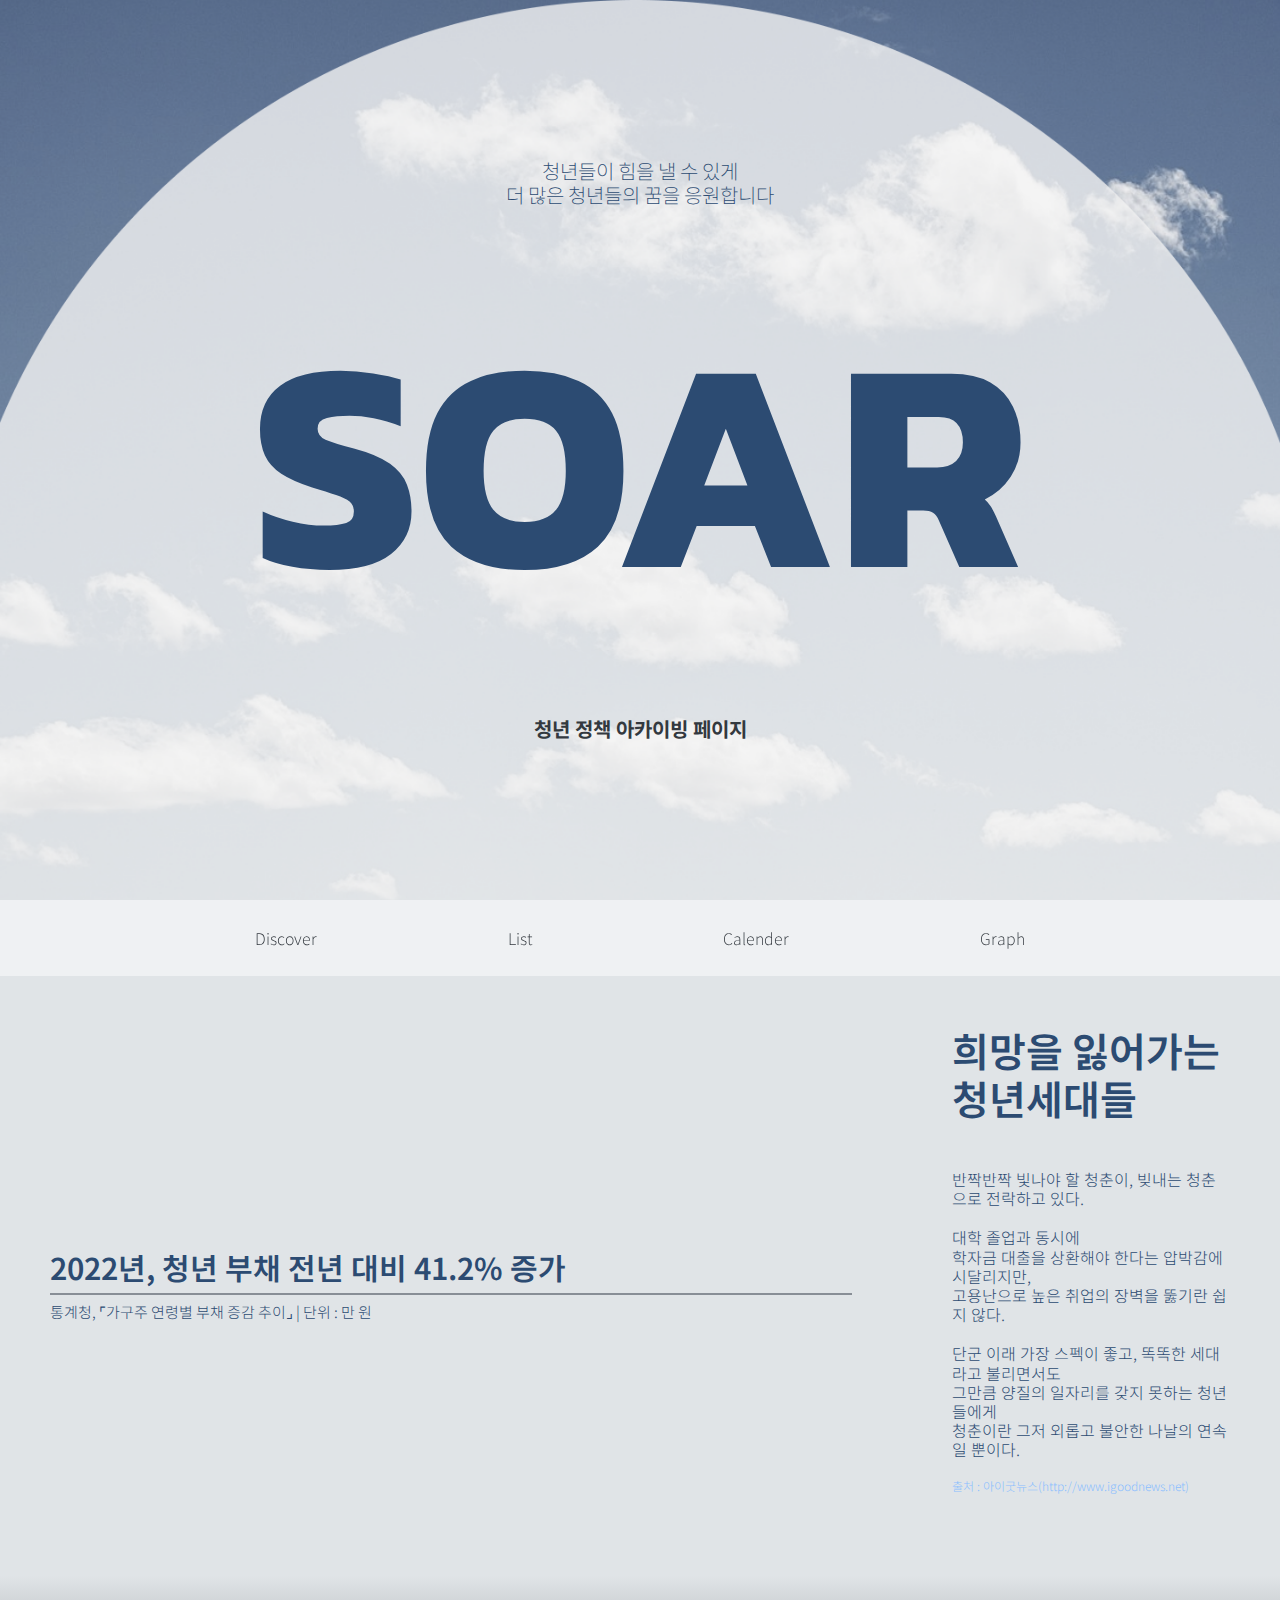
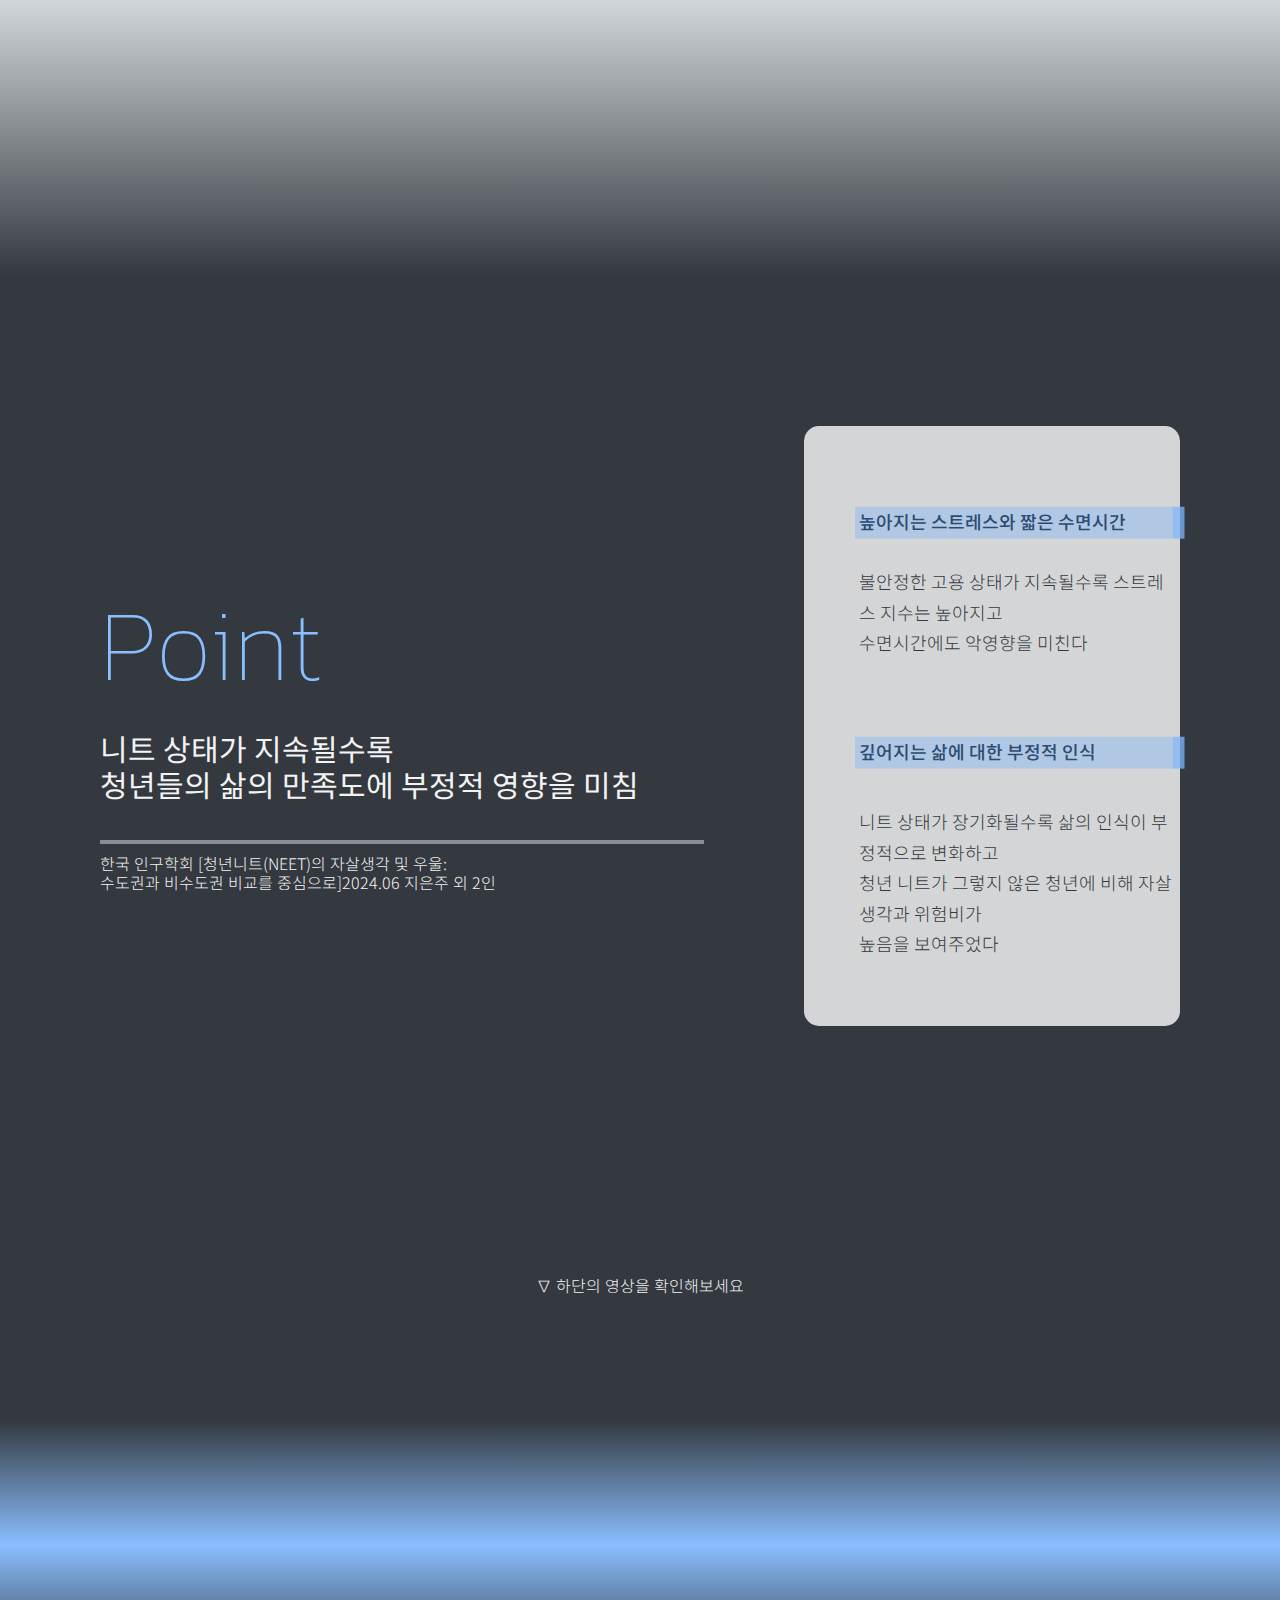
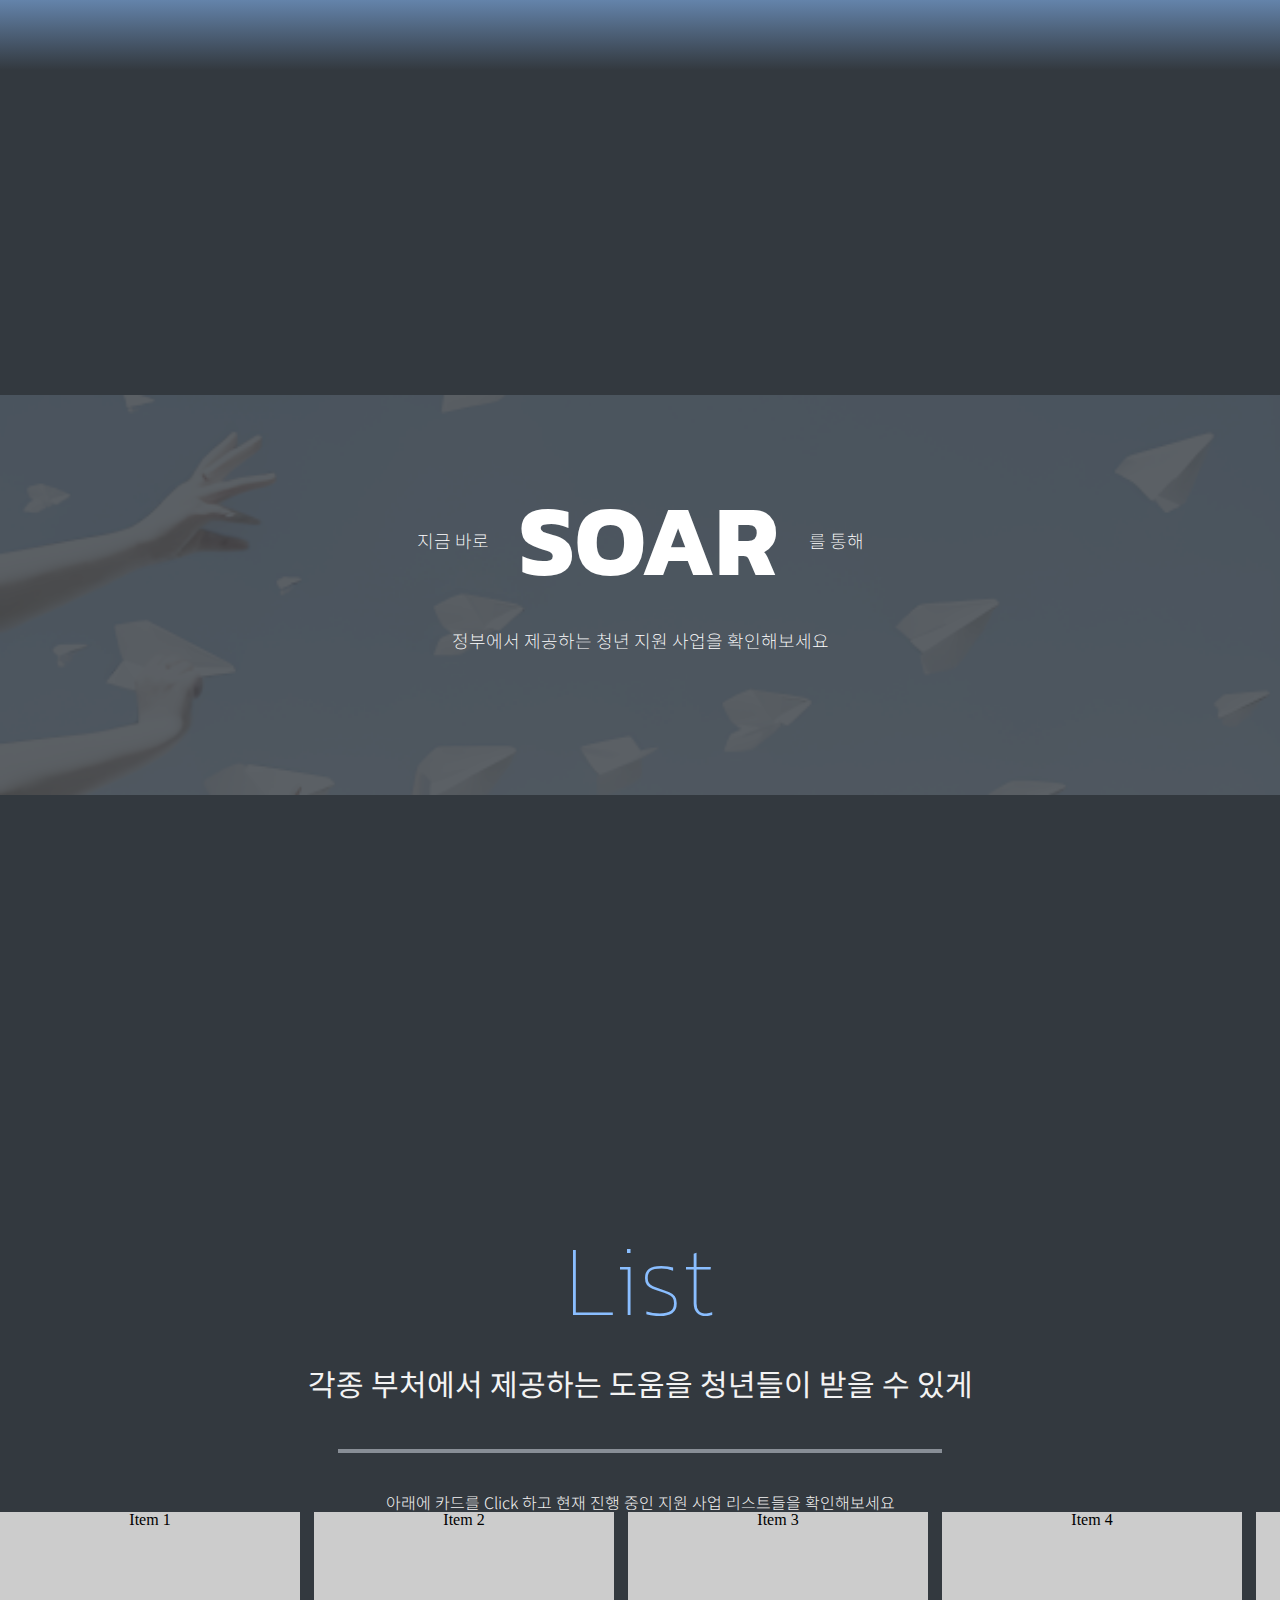
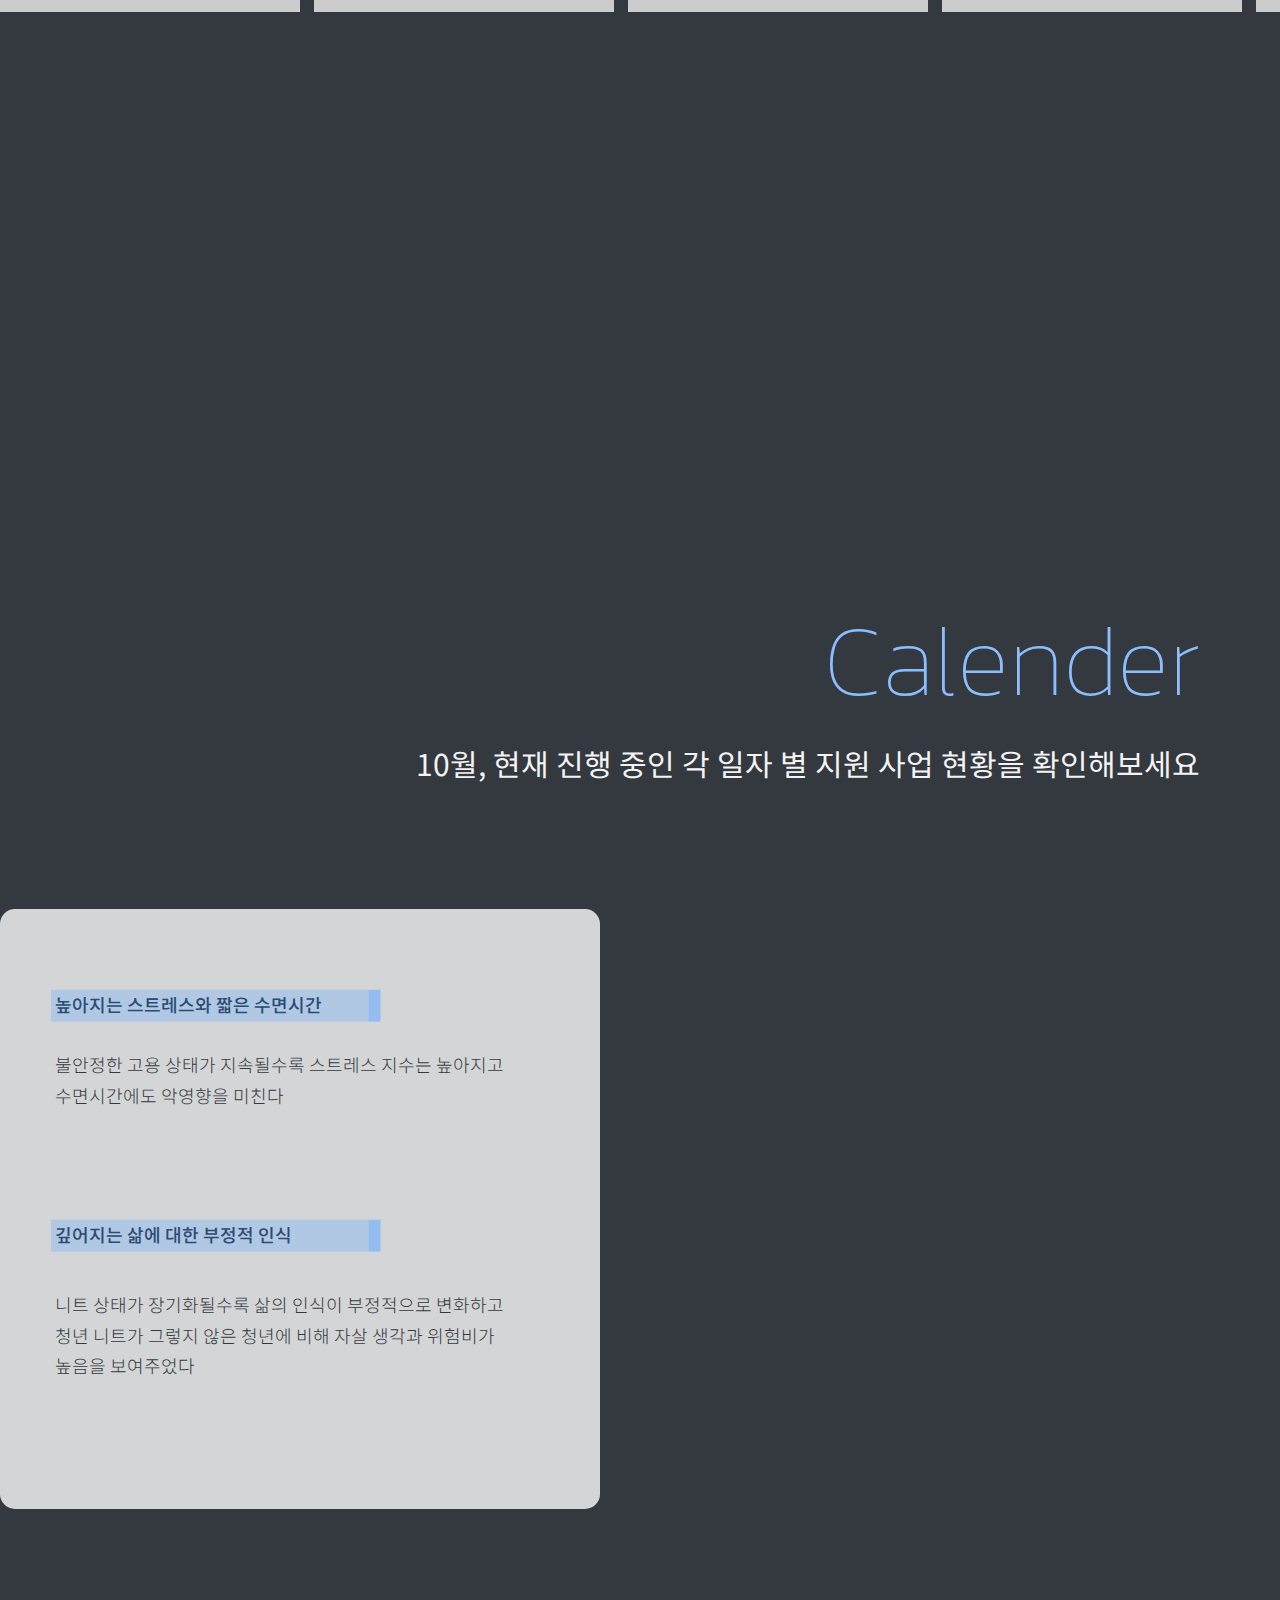
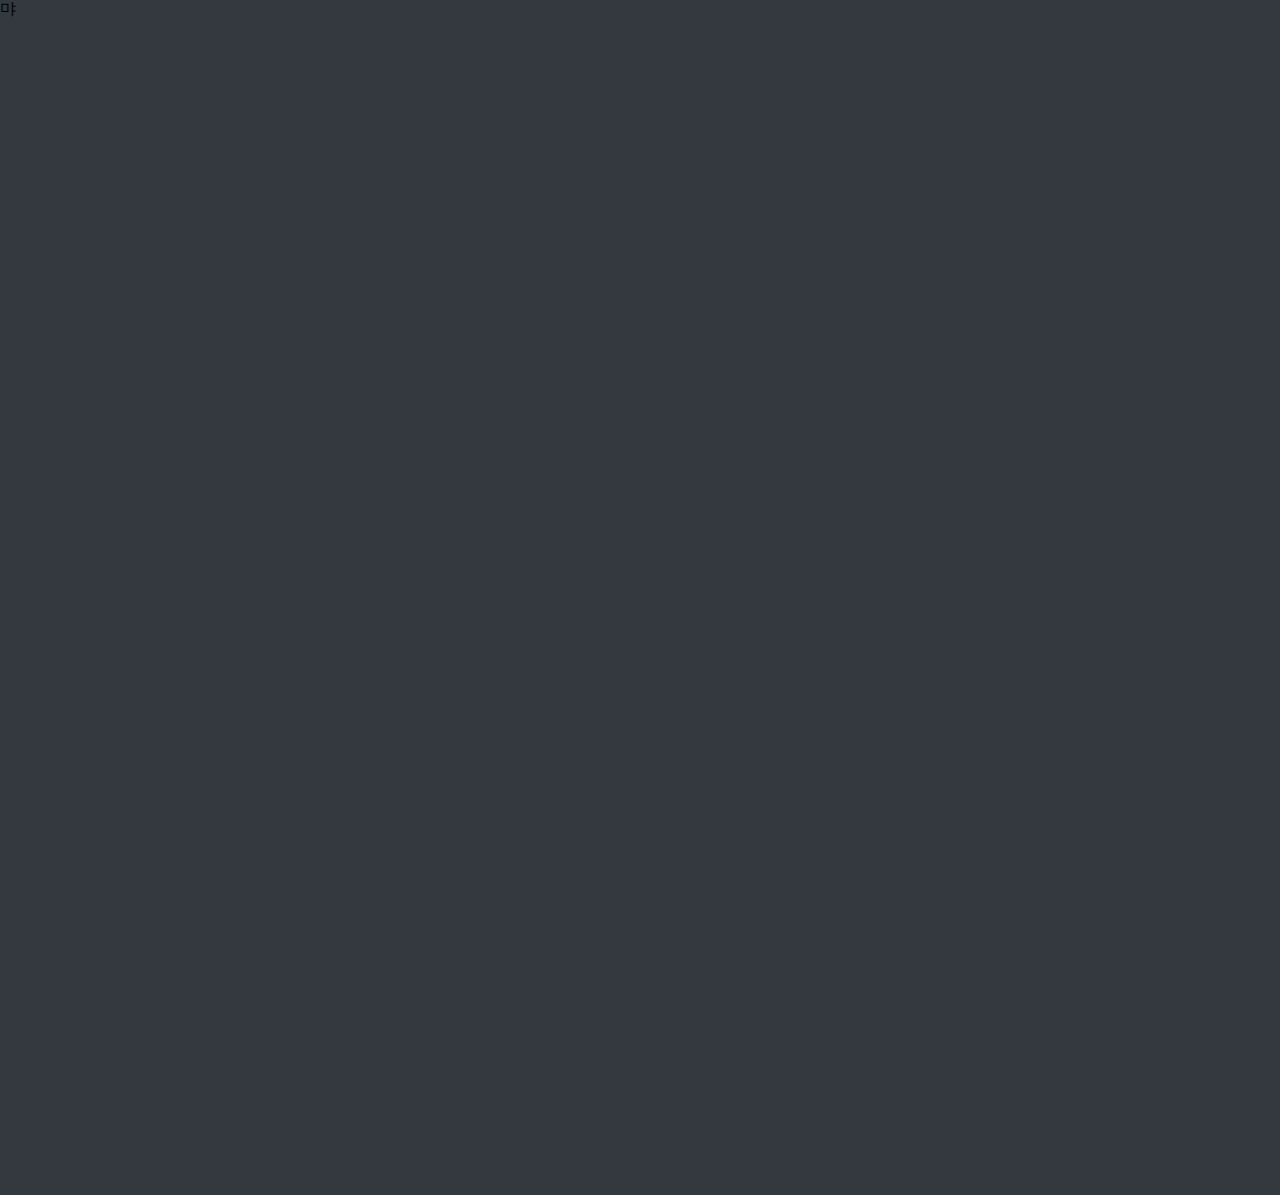
==== index.html @ e71fd1c7 "Add files via upload" ====
<html>
  <head>
    <!-- JQuery Load -->
    <script
      src="https://code.jquery.com/jquery-3.7.1.js"
      integrity="sha256-eKhayi8LEQwp4NKxN+CfCh+3qOVUtJn3QNZ0TciWLP4="
      crossorigin="anonymous"
    ></script>
    <!-- CSS Load -->
    <link rel="stylesheet" href="css/reset.css" />
    <link rel="stylesheet" href="css/style.css" />
    <script src="js/script.js"></script>
    <script src="https://code.highcharts.com/highcharts.js"></script>
    <script src="https://code.highcharts.com/modules/exporting.js"></script>
    <script src="https://code.highcharts.com/modules/export-data.js"></script>
    <script src="https://code.highcharts.com/modules/accessibility.js"></script>
  </head>
  <body>
    <div class="background_01">
      <img src="img/background01.png" class="imgbackground" />
      <div class="overlay_text">
        <p
          class="paragraph"
          style="font-weight: 200; font-size: 20px; color: #2c4b72"
        >
          청년들이 힘을 낼 수 있게 <br />더 많은 청년들의 꿈을 응원합니다
        </p>
        <p class="title" style="font-size: 300px; color: #2c4b72">SOAR</p>
        <p
          class="paragraph"
          style="font-weight: 700; font-size: 20px; color: #33393f"
        >
          청년 정책 아카이빙 페이지
        </p>
      </div>
    </div>
    <!-- Sticky Tab -->
    <div class="sticky_tab">
      <!-- 탭 영역 -->
      <a href="#discover_section" class="tab" id="discover_tab">Discover</a>
      <a href="#list_section" class="tab" id="list_tab">List</a>
      <a href="#calender_section" class="tab" id="calendar_tab">Calender</a>
      <a href="#graph_section" class="tab" id="graph_tab">Graph</a>
    </div>
    <!-- Discover section-->
    <section id="discover_section">
      <!--HighChart-->
      <div class="background_02">
        <div
          style="padding: 50; display: flex; align-items: center; gap: 100px"
        >
          <div>
            <div>
              <p
                class="paragraph"
                style="
                  font-weight: 600;
                  font-size: 30px;
                  color: #2c4b72;
                  margin-top: 50px;
                "
              >
                2022년, 청년 부채 전년 대비 41.2% 증가
              </p>
              <hr style="width: 800px; border: 0.5px solid #888e96" />
              <p class="paragraph" style="font-size: 15px">
                통계청, ⌜가구주 연령별 부채 증감 추이⌟ | 단위 : 만 원
              </p>
            </div>
            <figure class="highcharts-figure">
              <div id="container"></div>
            </figure>
          </div>
          <div>
            <p
              class="paragraph"
              style="
                font-weight: 600;
                font-size: 40px;
                color: #2c4b72;
                margin-bottom: 48px;
              "
            >
              희망을 잃어가는 <br />청년세대들
            </p>

            <p class="paragraph" style="margin-bottom: 20px">
              반짝반짝 빛나야 할 청춘이, 빚내는 청춘으로 전락하고 있다.
            </p>
            <p class="paragraph" style="margin-bottom: 20px">
              대학 졸업과 동시에 <br />학자금 대출을 상환해야 한다는 압박감에
              시달리지만,<br />
              고용난으로 높은 취업의 장벽을 뚫기란 쉽지 않다.
            </p>
            <p class="paragraph" style="margin-bottom: 20px">
              단군 이래 가장 스펙이 좋고, 똑똑한 세대라고 불리면서도<br />
              그만큼 양질의 일자리를 갖지 못하는 청년들에게<br />
              청춘이란 그저 외롭고 불안한 나날의 연속일 뿐이다.
            </p>
            <p class="paragraph" style="font-size: 12px; color: #8abeff">
              출처 : 아이굿뉴스(http://www.igoodnews.net)
            </p>
          </div>
        </div>
      </div>
      <!--논문 인용-->
      <div
        class="background_03"
        style="padding: 100; display: flex; align-items: center; gap: 100px"
      >
        <div>
          <p
            class="title"
            style="font-weight: 100; font-size: 100px; color: #8abeff"
          >
            Point
          </p>
          <p
            class="paragraph"
            style="
              font-weight: 400;
              font-size: 30px;
              color: #f3f3f3;
              margin-bottom: 48px;
            "
          >
            니트 상태가 지속될수록 <br />
            청년들의 삶의 만족도에 부정적 영향을 미침
          </p>
          <hr
            style="
              width: 600px;
              border: 2px solid #888e96;
              margin-top: -10;
              margin-bottom: 10;
              margin-left: 0;
            "
          />
          <p class="paragraph" style="color: #f3f3f3">
            한국 인구학회 [청년니트(NEET)의 자살생각 및 우울:
          </p>
          <p class="paragraph" style="color: #f3f3f3">
            수도권과 비수도권 비교를 중심으로]2024.06 지은주 외 2인
          </p>
        </div>
        <div class="contentsbox">
          <img
            src="img/highlights.png"
            class="imghighlights"
            style="top: 80px"
          />
          <p class="imgtext" style="top: 80px">
            높아지는 스트레스와 짧은 수면시간
          </p>
          <p class="imgparagraph" style="top: 140px">
            불안정한 고용 상태가 지속될수록 스트레스 지수는 높아지고 <br />
            수면시간에도 악영향을 미친다
          </p>
          <img
            src="img/highlights.png"
            class="imghighlights"
            style="top: 310px"
          />
          <p class="imgtext" style="top: 310px">
            깊어지는 삶에 대한 부정적 인식
          </p>
          <p class="imgparagraph" style="top: 380px">
            니트 상태가 장기화될수록 삶의 인식이 부정적으로 변화하고 <br />
            청년 니트가 그렇지 않은 청년에 비해 자살 생각과 위험비가 <br />
            높음을 보여주었다
          </p>
        </div>
      </div>
      <div
        style="
          padding-top: 100;
          background-color: #33393f;
          display: flex;
          justify-content: center;
          align-items: center;
        "
      >
        <p class="paragraph" style="color: #f3f3f3">
          ∇ 하단의 영상을 확인해보세요
        </p>
      </div>
      <div
        class="videobackground"
        style="
          padding: 100;
          background-color: #33393f;
          display: flex;
          justify-content: center;
          align-items: center;
        "
      >
        <iframe
          width="560"
          height="315"
          src="https://www.youtube.com/embed/piQcs7_ZG54?si=vDhGELU7IZu-XLQY"
          title="YouTube video player"
          frameborder="0"
          allow="accelerometer; autoplay; clipboard-write; encrypted-media; gyroscope; picture-in-picture; web-share"
          referrerpolicy="strict-origin-when-cross-origin"
          allowfullscreen
        ></iframe>
      </div>
      <!--전 List 전환-->
      <div class="background_03" style="position: relative">
        <img
          src="img/skyblueimg.png"
          class="imgsky"
          style="position: absolute; padding-top: 200px; top: 0"
        />
        <div
          class="imgtext"
          style="
            font-weight: 200;
            position: absolute;
            top: 40%;
            left: 50%;
            transform: translate(-50%, -50%);
            color: white;
            text-align: center;
          "
        >
          <div
            style="
              display: flex;
              justify-content: center;
              align-items: center;
              gap: 30px;
            "
          >
            <p>지금 바로</p>
            <p class="title" style="font-size: 100px">SOAR</p>
            <p>를 통해</p>
          </div>
          <p>정부에서 제공하는 청년 지원 사업을 확인해보세요</p>
        </div>
      </div>
    </section>

    <!-- List section -->
    <section id="list_section">
      <div class="background_03" style="text-align: center">
        <div>
          <p
            class="title"
            style="
              padding-top: 100;
              font-weight: 100;
              font-size: 100px;
              color: #8abeff;
            "
          >
            List
          </p>
          <p
            class="paragraph"
            style="
              font-weight: 400;
              font-size: 30px;
              color: #f3f3f3;
              margin-bottom: 48px;
            "
          >
            각종 부처에서 제공하는 도움을 청년들이 받을 수 있게
          </p>
          <hr
            style="width: 600px; border: 2px solid #888e96; margin-bottom: 40px"
          />
          <p class="paragraph" style="color: #f3f3f3">
            아래에 카드를 Click 하고 현재 진행 중인 지원 사업 리스트들을
            확인해보세요
          </p>
        </div>
        <!-- 가로 스크롤 영역 -->
        <div style="display: inline-block; overflow-x: auto; width: 100%">
          <div style="display: inline-block; white-space: nowrap">
            <div
              style="
                width: 300px;
                height: 100px;
                background-color: #ccc;
                display: inline-block;
                margin-right: 10px;
              "
            >
              Item 1
            </div>
            <div
              style="
                width: 300px;
                height: 100px;
                background-color: #ccc;
                display: inline-block;
                margin-right: 10px;
              "
            >
              Item 2
            </div>
            <div
              style="
                width: 300px;
                height: 100px;
                background-color: #ccc;
                display: inline-block;
                margin-right: 10px;
              "
            >
              Item 3
            </div>
            <div
              style="
                width: 300px;
                height: 100px;
                background-color: #ccc;
                display: inline-block;
                margin-right: 10px;
              "
            >
              Item 4
            </div>
            <div
              style="
                width: 300px;
                height: 100px;
                background-color: #ccc;
                display: inline-block;
                margin-right: 10px;
              "
            >
              Item 5
            </div>
            <div
              style="
                width: 300px;
                height: 100px;
                background-color: #ccc;
                display: inline-block;
                margin-right: 10px;
              "
            >
              Item 6
            </div>
            <!-- 필요한 만큼 추가 -->
          </div>
        </div>
      </div>
    </section>

    <section id="calender_section">
      <div class="background_04">
        <div style="padding: 80; text-align: right">
          <p
            class="title"
            style="
              padding-top: 100;
              font-weight: 100;
              font-size: 100px;
              color: #8abeff;
            "
          >
            Calender
          </p>
          <p
            class="paragraph"
            style="
              font-weight: 400;
              font-size: 30px;
              color: #f3f3f3;
              margin-bottom: 48px;
            "
          >
            10월, 현재 진행 중인 각 일자 별 지원 사업 현황을 확인해보세요
          </p>
        </div>
        <div>
          <div class="contentsbox">
            <img
              src="img/highlights.png"
              class="imghighlights"
              style="top: 80px"
            />
            <p class="imgtext" style="top: 80px">
              높아지는 스트레스와 짧은 수면시간
            </p>
            <p class="imgparagraph" style="top: 140px">
              불안정한 고용 상태가 지속될수록 스트레스 지수는 높아지고 <br />
              수면시간에도 악영향을 미친다
            </p>
            <img
              src="img/highlights.png"
              class="imghighlights"
              style="top: 310px"
            />
            <p class="imgtext" style="top: 310px">
              깊어지는 삶에 대한 부정적 인식
            </p>
            <p class="imgparagraph" style="top: 380px">
              니트 상태가 장기화될수록 삶의 인식이 부정적으로 변화하고 <br />
              청년 니트가 그렇지 않은 청년에 비해 자살 생각과 위험비가 <br />
              높음을 보여주었다
            </p>
          </div>
        </div>
      </div>
    </section>
    <section id="graph_section">
      <div class="background_04">
        <p>먀</p>
      </div>
    </section>
  </body>
</html>
---- css/style.css ----
@import url("https://fonts.googleapis.com/css2?family=Noto+Sans+KR:wght@100..900&display=swap");
@import url("https://fonts.googleapis.com/css2?family=Kanit:ital,wght@0,100;0,200;0,300;0,400;0,500;0,600;0,700;0,800;0,900;1,100;1,200;1,300;1,400;1,500;1,600;1,700;1,800;1,900&display=swap");

.background_01 {
  width: 100%;
  height: 100%;
  position: relative;
  background-color: #33393f;
}

.imgbackground {
  width: 100%;
  height: 100%;
  object-fit: cover; /* 이미지 비율 유지하며 컨테이너를 채우기 */
  position: absolute; /* 부모 요소에 대해 절대 위치 지정 */
  top: 0; /* 상단에 위치 */
  left: 0; /* 좌측에 위치 */
  z-index: 0; /* 이미지의 z-index를 설정 */
}

.imghighlights {
  position: absolute;
  left: 50px; /* 가장 가까운 위치 지정 조상으로부터 100px 오른쪽 */
  z-index: 1;
}

.imgtext {
  font-family: "Noto Sans KR", sans-serif;
  font-weight: 500;
  font-size: 18px;
  color: #2c4b72;
  position: absolute;
  left: 55px; /* 가장 가까운 위치 지정 조상으로부터 100px 오른쪽 */
  z-index: 2;
}

.imgparagraph {
  font-family: "Noto Sans KR", sans-serif;
  font-weight: 300;
  font-size: 18px;
  color: #33393f;
  position: absolute;
  left: 55px; /* 가장 가까운 위치 지정 조상으로부터 100px 오른쪽 */
  z-index: 2;
}

.imgsky {
  width: 100%;
  height: 600px;
  object-fit: cover; /* 이미지 비율 유지하며 컨테이너를 채우기 */
  position: absolute; /* 부모 요소에 대해 절대 위치 지정 */
  left: 0; /* 좌측에 위치 */
  z-index: 0; /* 이미지의 z-index를 설정 */
  opacity: 0.2; /* 0(완전 투명) ~ 1(불투명) 사이 값 설정 */
}

.overlay_text {
  position: absolute; /* 부모 요소에 상대적으로 위치 지정 */
  top: 50%; /* 세로 가운데 정렬 */
  left: 50%; /* 가로 가운데 정렬 */
  transform: translate(-50%, -50%); /* 텍스트를 완전히 가운데로 이동 */
  color: #e0e4e7; /* 텍스트 색상 */
  font-size: 24px; /* 텍스트 크기 */
  text-align: center; /* 텍스트 가운데 정렬 */
  z-index: 1; /* 텍스트의 z-index를 설정하여 이미지 위에 표시 */
}

.videobackground {
  width: 100%;
  height: 500;
  background-color: #e0e4e7;
  background: linear-gradient(#33393f, #33393f, #8abeff, #33393f, #33393f);
}

.background_02 {
  width: 100%;
  height: 900px;
  background-color: #e0e4e7;
  background: linear-gradient(#e0e4e7, #e0e4e7, #e0e4e7, #33393f);
}

.background_03 {
  width: 100%;
  height: 900px;
  background-color: #33393f;
  position: relative;
}

.background_04 {
  width: 100%;
  height: 1200px;
  background-color: #33393f;
  position: relative;
}

.background_05 {
  width: 100%;
  height: 900px;
  background-color: #33393f;
}

.contentsbox {
  position: relative;
  background-color: rgba(252, 252, 252, 0.8);
  width: 600px;
  height: 600px;
  border-radius: 15px; /* 원하는 라운드 값 설정 */
  z-index: 0;
}

.horizontal_line {
  width: 700px;
  height: 2px;
  background-color: #e0e4e7;
  margin: 0px auto;
}

.sticky_tab {
  font-family: "Noto Sans KR", sans-serif;
  font-weight: 200; /* 보통 굵기 */
  position: sticky;
  top: 0; /* 화면의 최상단에 고정 */
  background-color: rgba(224, 228, 231, 0.5); /* 탭의 배경색 */
  color: #33393f; /* 텍스트 색상 */
  padding: 30px 160px; /* 여백 */
  display: flex; /* 가로 정렬을 위해 flex 사용 */
  justify-content: space-around; /* 요소 간 간격을 균등하게 분배 */
  text-align: center;
  z-index: 1000; /* 다른 요소 위에 표시되도록 우선순위 설정 */
}

.tab {
  cursor: pointer; /* 포인터 커서로 변경 */
  transition: font-weight 0.3s; /* 애니메이션 추가 */
}

.tab.active {
  font-weight: bold; /* 활성화된 탭 볼드 처리 */
}

.title {
  font-family: "Kanit", sans-serif;
  font-weight: 700; /* 굵기 설정 */
  font-style: normal; /* 기본 스타일 (기울임 없음) */
}

.paragraph {
  font-family: "Noto Sans KR", sans-serif;
  font-weight: 300;
  font-size: 16px;
  color: #2c4b72;
  line-height: 1.2;
}

.highcharts-figure,
.highcharts-data-table table {
  font-family: "Noto Sans KR", sans-serif;
  font-weight: 400;
  min-width: 310px;
  max-width: 800px;
  z-index: 2; /* 텍스트의 z-index를 설정하여 이미지 위에 표시 */
}

.container {
  height: 1000px;
  background-color: transparent; /* 배경색을 투명으로 설정 */
}

.highcharts-data-table table {
  font-family: Verdana, sans-serif;
  border-collapse: collapse;
  margin: 10px auto;
  text-align: center;
  width: 100%;
  max-width: 500px;
}

.highcharts-data-table caption {
  padding: 1em 0;
  font-size: 1.2em;
  color: #353537;
}

.highcharts-data-table th {
  font-weight: 600;
  padding: 0.5em;
}

.highcharts-data-table td,
.highcharts-data-table th,
.highcharts-data-table caption {
  padding: 0.5em;
}

.highcharts-data-table thead tr,
.highcharts-data-table tr:nth-child(even) {
  background: #ffffff;
}

.highcharts-data-table tr:hover {
  background: #ffffff;
}

.highcharts-description {
  margin: 0.3rem 10px;
}
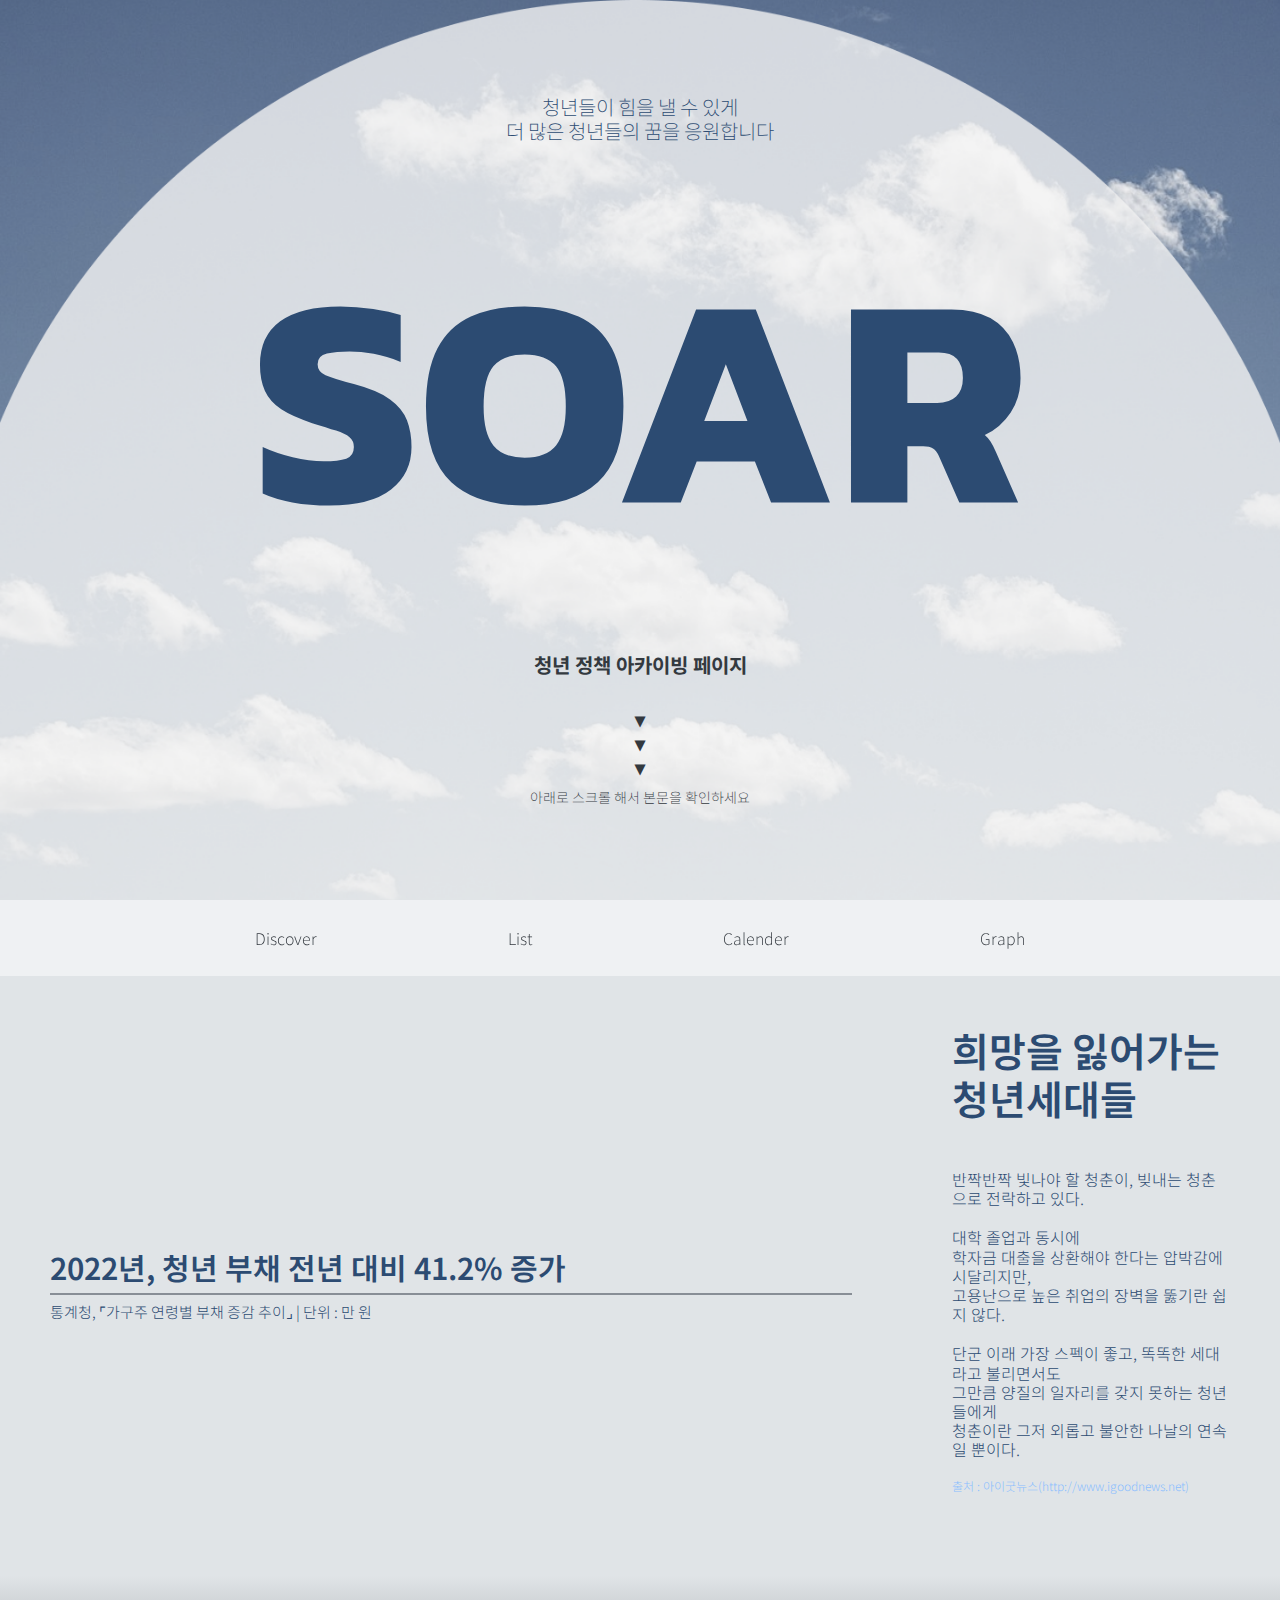
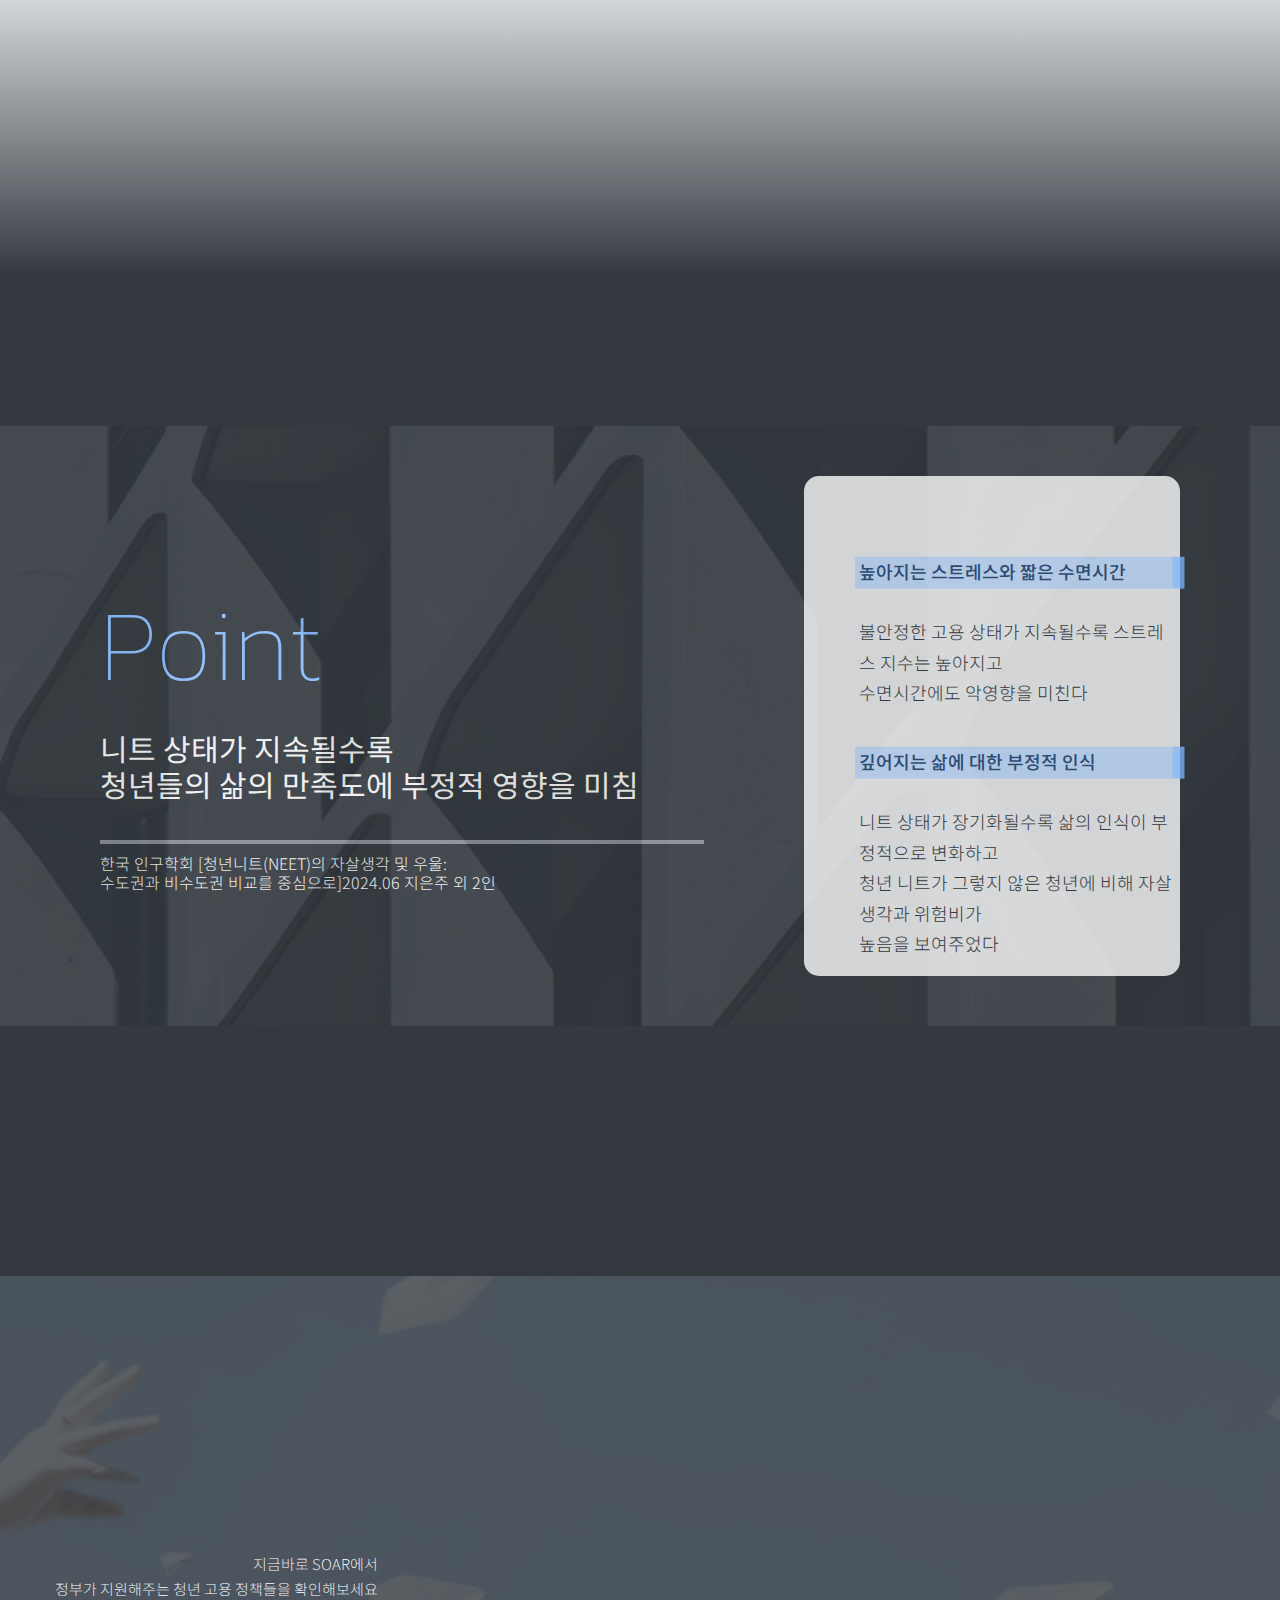
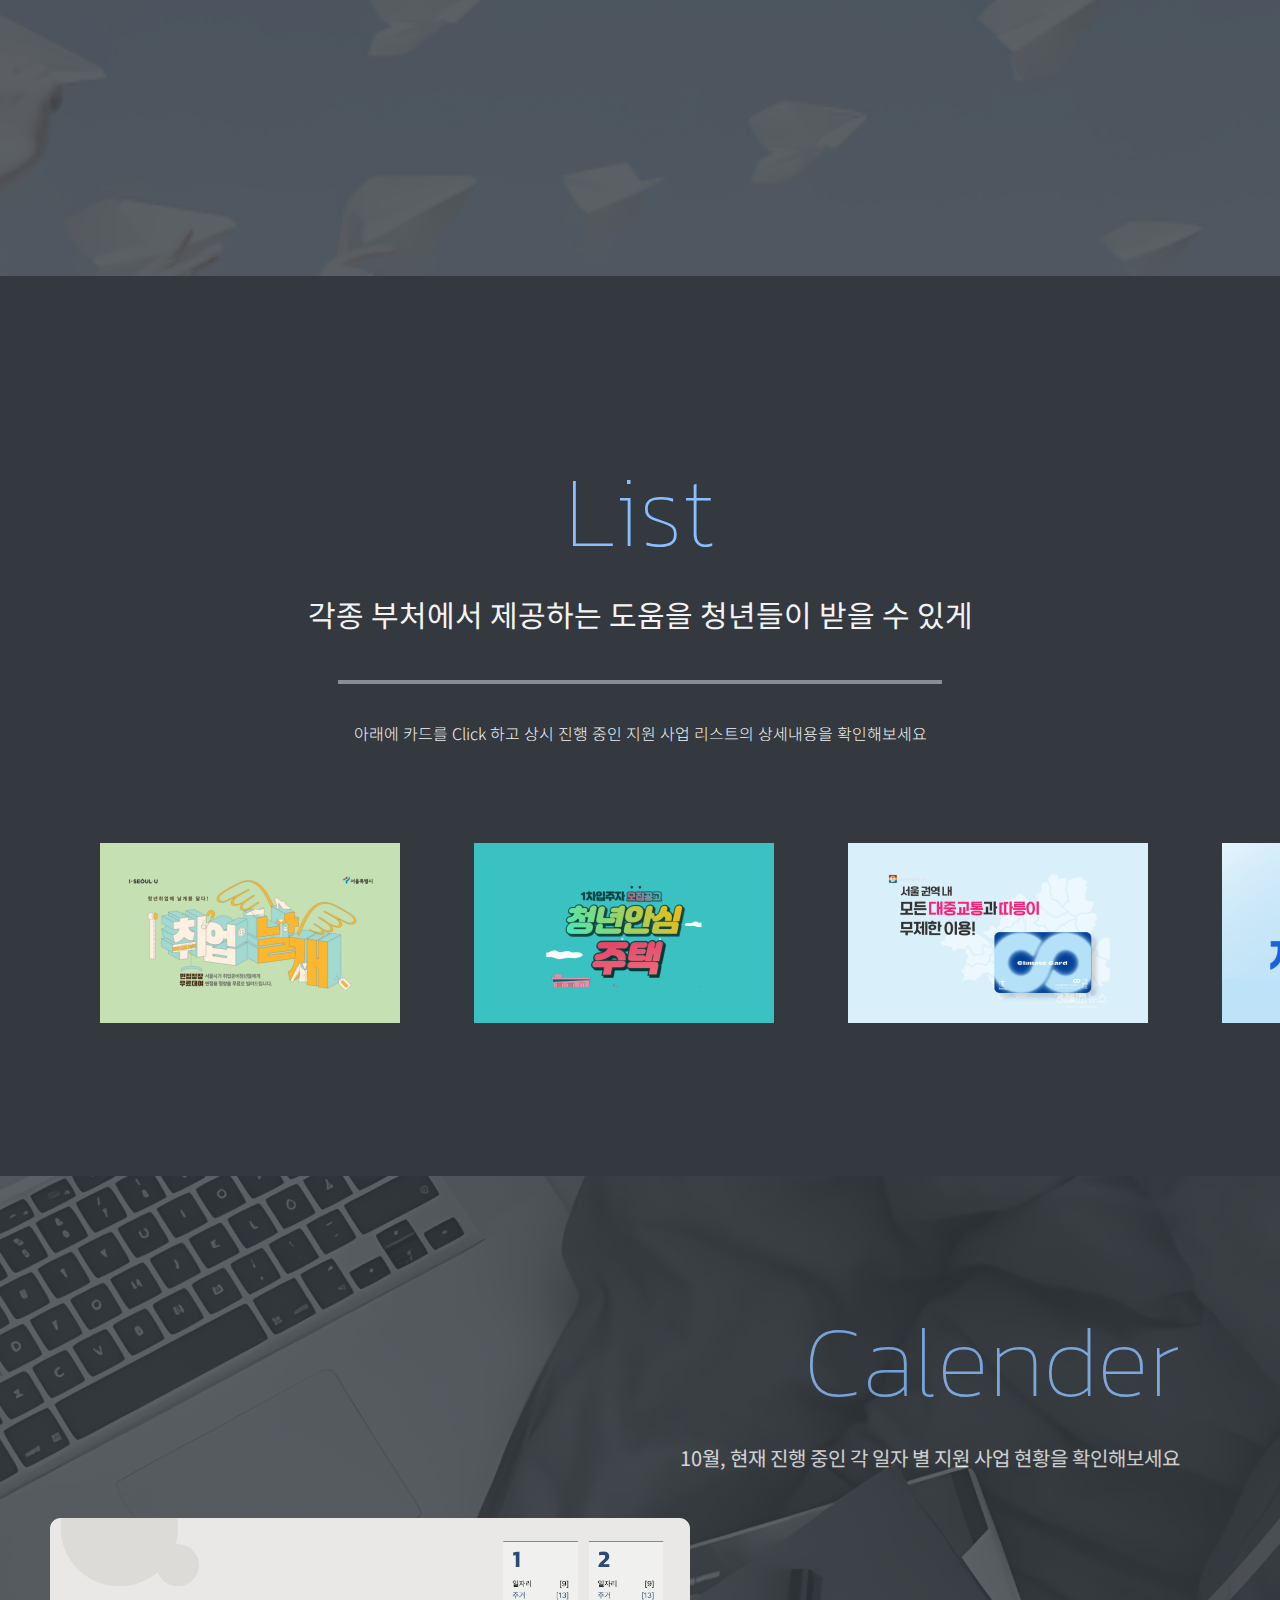
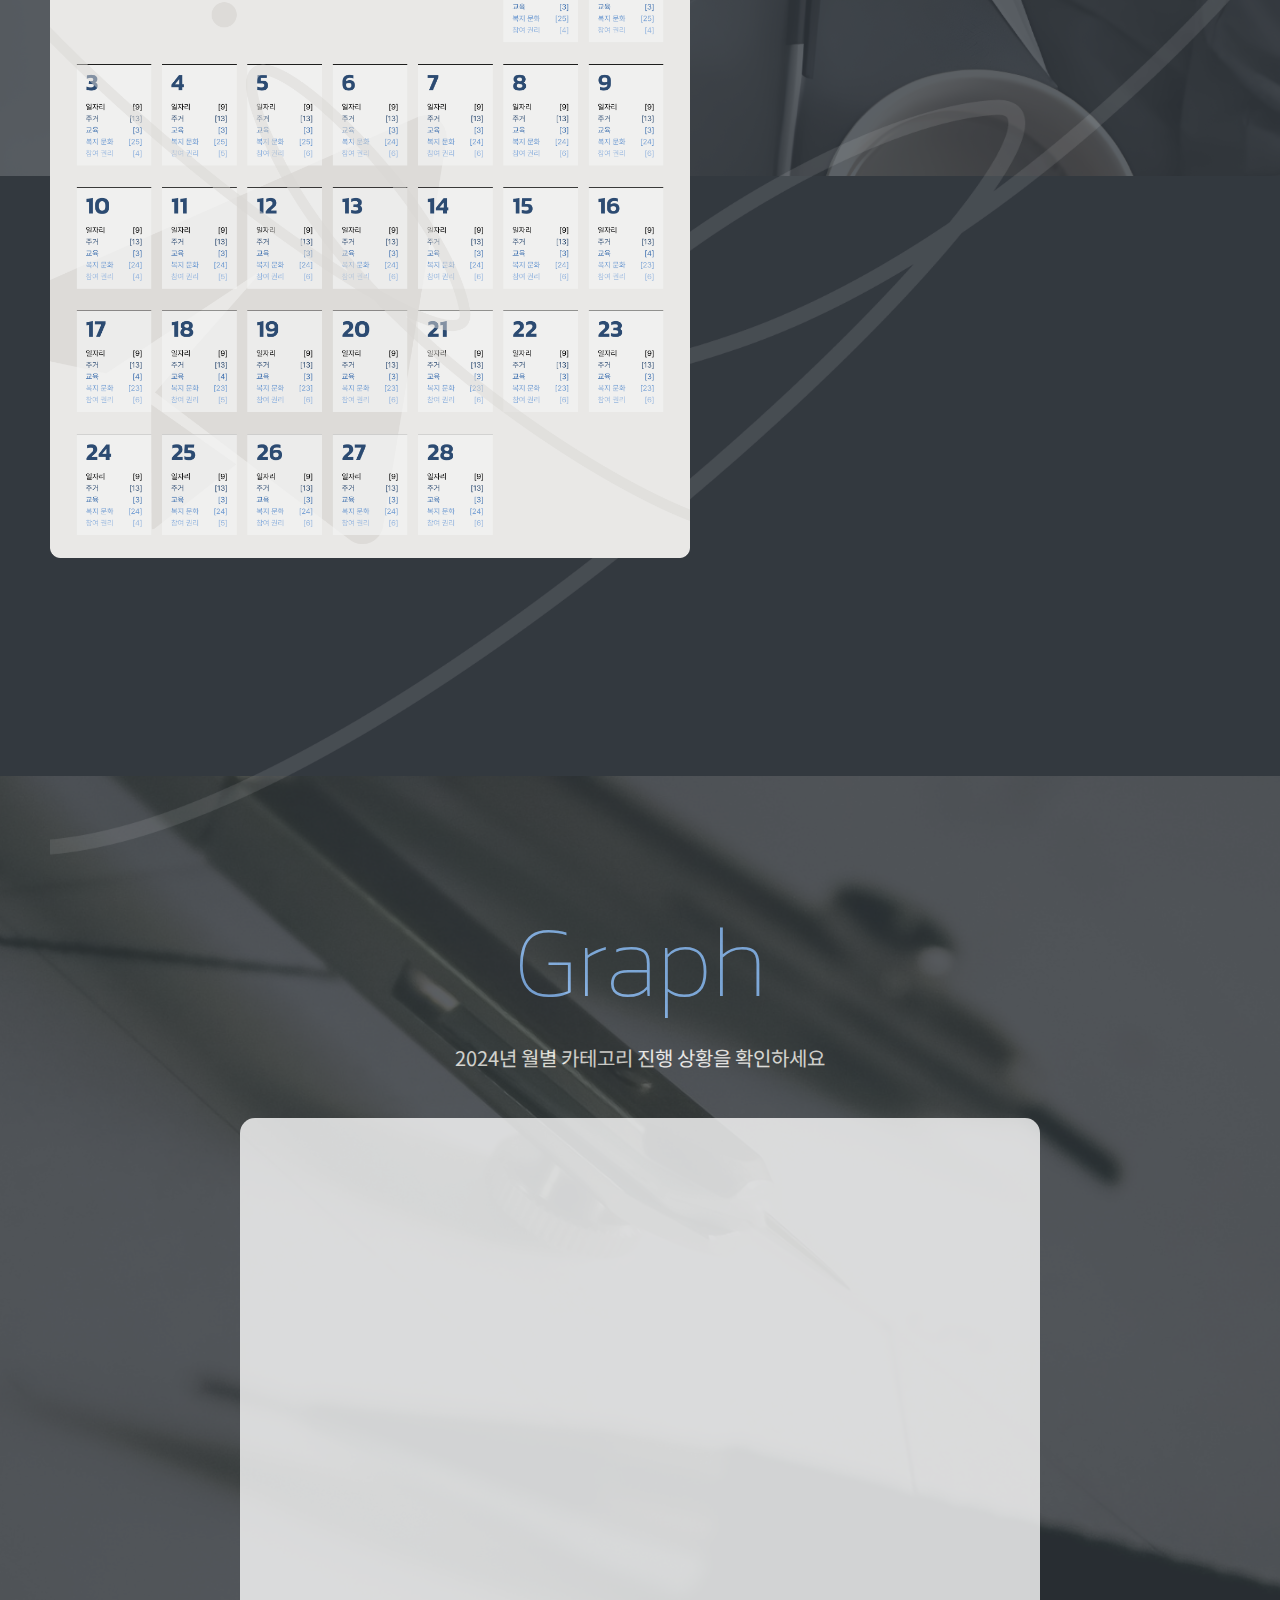
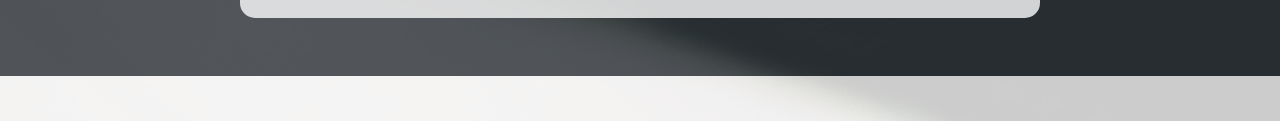
==== commit 8ae60a22: "Add files via upload" ====
--- a/index.html
+++ b/index.html
@@ -9,13 +9,21 @@
     <!-- CSS Load -->
     <link rel="stylesheet" href="css/reset.css" />
     <link rel="stylesheet" href="css/style.css" />
+
+    <!-- HighCart Load -->
     <script src="js/script.js"></script>
     <script src="https://code.highcharts.com/highcharts.js"></script>
     <script src="https://code.highcharts.com/modules/exporting.js"></script>
     <script src="https://code.highcharts.com/modules/export-data.js"></script>
     <script src="https://code.highcharts.com/modules/accessibility.js"></script>
+    <script src="https://code.highcharts.com/highcharts.js"></script>
+    <script src="https://code.highcharts.com/highcharts-more.js"></script>
+    <script src="https://code.highcharts.com/modules/exporting.js"></script>
+    <script src="https://code.highcharts.com/modules/export-data.js"></script>
+    <script src="https://code.highcharts.com/modules/accessibility.js"></script>
   </head>
   <body>
+    <!-- Cover -->
     <div class="background_01">
       <img src="img/background01.png" class="imgbackground" />
       <div class="overlay_text">
@@ -25,12 +33,47 @@
         >
           청년들이 힘을 낼 수 있게 <br />더 많은 청년들의 꿈을 응원합니다
         </p>
-        <p class="title" style="font-size: 300px; color: #2c4b72">SOAR</p>
+        <p class="title01" style="font-size: 300px; color: #2c4b72">SOAR</p>
         <p
           class="paragraph"
           style="font-weight: 700; font-size: 20px; color: #33393f"
         >
           청년 정책 아카이빙 페이지
+        </p>
+
+        <p
+          class="paragraph"
+          style="
+            padding-top: 30px;
+            font-weight: 700;
+            font-size: 20px;
+            color: #33393f;
+          "
+        >
+          ▾
+        </p>
+        <p
+          class="paragraph"
+          style="font-weight: 700; font-size: 20px; color: #33393f"
+        >
+          ▾
+        </p>
+        <p
+          class="paragraph"
+          style="font-weight: 700; font-size: 20px; color: #33393f"
+        >
+          ▾
+        </p>
+        <p
+          class="paragraph"
+          style="
+            padding-top: 10px;
+            font-weight: 200;
+            font-size: 14px;
+            color: #33393f;
+          "
+        >
+          아래로 스크롤 해서 본문을 확인하세요
         </p>
       </div>
     </div>
@@ -108,10 +151,20 @@
         class="background_03"
         style="padding: 100; display: flex; align-items: center; gap: 100px"
       >
+        <img
+          src="img/pointback.png"
+          class="imgsky"
+          style="height: 600px; opacity: 0.1"
+        />
         <div>
           <p
             class="title"
-            style="font-weight: 100; font-size: 100px; color: #8abeff"
+            style="
+              font-weight: 100;
+              font-size: 100px;
+              color: #8abeff;
+              z-index: 3;
+            "
           >
             Point
           </p>
@@ -159,18 +212,19 @@
           <img
             src="img/highlights.png"
             class="imghighlights"
-            style="top: 310px"
+            style="top: 270px"
           />
-          <p class="imgtext" style="top: 310px">
+          <p class="imgtext" style="top: 270px">
             깊어지는 삶에 대한 부정적 인식
           </p>
-          <p class="imgparagraph" style="top: 380px">
+          <p class="imgparagraph" style="top: 330px">
             니트 상태가 장기화될수록 삶의 인식이 부정적으로 변화하고 <br />
             청년 니트가 그렇지 않은 청년에 비해 자살 생각과 위험비가 <br />
             높음을 보여주었다
           </p>
         </div>
       </div>
+      <!-- 영상 소개 -->
       <div
         style="
           padding-top: 100;
@@ -180,63 +234,80 @@
           align-items: center;
         "
       >
-        <p class="paragraph" style="color: #f3f3f3">
-          ∇ 하단의 영상을 확인해보세요
-        </p>
-      </div>
-      <div
-        class="videobackground"
-        style="
-          padding: 100;
-          background-color: #33393f;
-          display: flex;
-          justify-content: center;
-          align-items: center;
-        "
-      >
-        <iframe
-          width="560"
-          height="315"
-          src="https://www.youtube.com/embed/piQcs7_ZG54?si=vDhGELU7IZu-XLQY"
-          title="YouTube video player"
-          frameborder="0"
-          allow="accelerometer; autoplay; clipboard-write; encrypted-media; gyroscope; picture-in-picture; web-share"
-          referrerpolicy="strict-origin-when-cross-origin"
-          allowfullscreen
-        ></iframe>
-      </div>
-      <!--전 List 전환-->
-      <div class="background_03" style="position: relative">
-        <img
-          src="img/skyblueimg.png"
-          class="imgsky"
-          style="position: absolute; padding-top: 200px; top: 0"
-        />
+        <!-- 배경 이미지 -->
         <div
-          class="imgtext"
+          class="background_03"
           style="
-            font-weight: 200;
-            position: absolute;
-            top: 40%;
-            left: 50%;
-            transform: translate(-50%, -50%);
-            color: white;
-            text-align: center;
+            position: relative;
+            display: flex;
+            justify-content: center;
+            align-items: center;
+            height: 600px;
           "
         >
+          <img
+            src="img/skyblueimg.png"
+            class="imgsky"
+            style="
+              position: absolute;
+              top: 0;
+              width: 100%;
+              height: 100%;
+              object-fit: cover;
+            "
+          />
           <div
             style="
               display: flex;
-              justify-content: center;
-              align-items: center;
-              gap: 30px;
-            "
-          >
-            <p>지금 바로</p>
-            <p class="title" style="font-size: 100px">SOAR</p>
-            <p>를 통해</p>
+              justify-content: center; /* 수평 중앙 정렬 */
+              align-items: center; /* 수직 중앙 정렬 */
+              gap: 200px; /* 텍스트와 영상 사이 간격 */
+            "
+          >
+            <!-- 텍스트 그룹 -->
+            <div
+              class="imgtext"
+              style="font-weight: 200; color: white; text-align: right"
+            >
+              <div
+                style="
+                  display: flex;
+                  flex-direction: row;
+                  justify-content: flex-end; /* 우측 정렬 */
+                  align-items: center;
+                  gap: 20px;
+                "
+              >
+                <p style="font-size: 15px">
+                  지금바로 SOAR에서 <br />
+                  정부가 지원해주는 청년 고용 정책들을 확인해보세요
+                </p>
+              </div>
+            </div>
+
+            <!-- 유튜브 영상 -->
+            <div
+              style="
+                flex: 1;
+                display: flex;
+                justify-content: center;
+                align-items: center;
+                position: relative;
+                z-index: 1;
+              "
+            >
+              <iframe
+                width="520"
+                height="315"
+                src="https://www.youtube.com/embed/piQcs7_ZG54?si=vDhGELU7IZu-XLQY"
+                title="YouTube video player"
+                frameborder="0"
+                allow="accelerometer; autoplay; clipboard-write; encrypted-media; gyroscope; picture-in-picture; web-share"
+                referrerpolicy="strict-origin-when-cross-origin"
+                allowfullscreen
+              ></iframe>
+            </div>
           </div>
-          <p>정부에서 제공하는 청년 지원 사업을 확인해보세요</p>
         </div>
       </div>
     </section>
@@ -248,168 +319,231 @@
           <p
             class="title"
             style="
+              padding-top: 150;
+              font-weight: 100;
+              font-size: 100px;
+              color: #8abeff;
+            "
+          >
+            List
+          </p>
+          <p
+            class="paragraph"
+            style="
+              font-weight: 400;
+              font-size: 30px;
+              color: #f3f3f3;
+              margin-bottom: 48px;
+            "
+          >
+            각종 부처에서 제공하는 도움을 청년들이 받을 수 있게
+          </p>
+          <hr
+            style="width: 600px; border: 2px solid #888e96; margin-bottom: 40px"
+          />
+          <p class="paragraph" style="color: #f3f3f3">
+            아래에 카드를 Click 하고 상시 진행 중인 지원 사업 리스트의
+            상세내용을 확인해보세요
+          </p>
+        </div>
+        <!-- 가로 스크롤 영역 -->
+        <div style="display: inline-block; overflow-x: auto; width: 100%">
+          <div
+            style="padding: 100px; display: inline-block; white-space: nowrap"
+          >
+            <div
+              id="list01"
+              style="
+                border-radius: 20px;
+                width: 300px;
+                height: 180px;
+                background-color: #ccc;
+                display: inline-block;
+                margin-right: 70px;
+              "
+            >
+              <img
+                id="img01"
+                style="width: 300px; object-fit: cover"
+                src="img/list01.png"
+              />
+            </div>
+            <div
+              id="list02"
+              style="
+                border-radius: 20px;
+                width: 300px;
+                height: 180px;
+                background-color: #ccc;
+                display: inline-block;
+                margin-right: 70px;
+              "
+            >
+              <img
+                id="img02"
+                style="width: 300px; object-fit: cover"
+                src="img/list02.png"
+              />
+            </div>
+            <div
+              style="
+                border-radius: 20px;
+                width: 300px;
+                height: 180px;
+                background-color: #ccc;
+                display: inline-block;
+                margin-right: 70px;
+              "
+            >
+              <img
+                style="width: 300px; object-fit: cover"
+                src="img/list03.png"
+              />
+            </div>
+
+            <div
+              style="
+                border-radius: 20px;
+                width: 300px;
+                height: 180px;
+                background-color: #ccc;
+                display: inline-block;
+                margin-right: 70px;
+              "
+            >
+              <img
+                style="width: 300px; object-fit: cover"
+                src="img/list04.png"
+              />
+            </div>
+            <div
+              style="
+                border-radius: 20px;
+                width: 300px;
+                height: 180px;
+                background-color: #ccc;
+                display: inline-block;
+                margin-right: 70px;
+              "
+            >
+              <img
+                style="width: 300px; object-fit: cover"
+                src="img/list05.png"
+              />
+            </div>
+            <div
+              style="
+                border-radius: 20px;
+                width: 300px;
+                height: 180px;
+                background-color: #ccc;
+                display: inline-block;
+                margin-right: 70px;
+              "
+            >
+              <img
+                style="width: 300px; object-fit: cover"
+                src="img/list06.png"
+              />
+            </div>
+            <!-- 필요한 만큼 추가 -->
+          </div>
+        </div>
+      </div>
+    </section>
+
+    <!--Calender Section-->
+    <section id="calender_section">
+      <div class="background_04">
+        <img src="img/imgcalenderback.png" class="imgsky" />
+        <img
+          src="img/curveline.png"
+          class="imghighlights"
+          style="
+            width: 100%;
+            height: 90%;
+            opacity: 0.2;
+            margin-top: 200px;
+            margin-right: 40px;
+          "
+        />
+        <div style="padding-right: 100; text-align: right; z-index: 3">
+          <p
+            class="title"
+            style="
               padding-top: 100;
               font-weight: 100;
               font-size: 100px;
               color: #8abeff;
             "
           >
-            List
+            Calender
           </p>
           <p
             class="paragraph"
             style="
               font-weight: 400;
-              font-size: 30px;
+              font-size: 20px;
               color: #f3f3f3;
               margin-bottom: 48px;
             "
           >
-            각종 부처에서 제공하는 도움을 청년들이 받을 수 있게
-          </p>
-          <hr
-            style="width: 600px; border: 2px solid #888e96; margin-bottom: 40px"
-          />
-          <p class="paragraph" style="color: #f3f3f3">
-            아래에 카드를 Click 하고 현재 진행 중인 지원 사업 리스트들을
-            확인해보세요
-          </p>
-        </div>
-        <!-- 가로 스크롤 영역 -->
-        <div style="display: inline-block; overflow-x: auto; width: 100%">
-          <div style="display: inline-block; white-space: nowrap">
-            <div
-              style="
-                width: 300px;
-                height: 100px;
-                background-color: #ccc;
-                display: inline-block;
-                margin-right: 10px;
-              "
-            >
-              Item 1
-            </div>
-            <div
-              style="
-                width: 300px;
-                height: 100px;
-                background-color: #ccc;
-                display: inline-block;
-                margin-right: 10px;
-              "
-            >
-              Item 2
-            </div>
-            <div
-              style="
-                width: 300px;
-                height: 100px;
-                background-color: #ccc;
-                display: inline-block;
-                margin-right: 10px;
-              "
-            >
-              Item 3
-            </div>
-            <div
-              style="
-                width: 300px;
-                height: 100px;
-                background-color: #ccc;
-                display: inline-block;
-                margin-right: 10px;
-              "
-            >
-              Item 4
-            </div>
-            <div
-              style="
-                width: 300px;
-                height: 100px;
-                background-color: #ccc;
-                display: inline-block;
-                margin-right: 10px;
-              "
-            >
-              Item 5
-            </div>
-            <div
-              style="
-                width: 300px;
-                height: 100px;
-                background-color: #ccc;
-                display: inline-block;
-                margin-right: 10px;
-              "
-            >
-              Item 6
-            </div>
-            <!-- 필요한 만큼 추가 -->
+            10월, 현재 진행 중인 각 일자 별 지원 사업 현황을 확인해보세요
+          </p>
+        </div>
+        <img
+          src="img/calenderimg.png"
+          class="imghighlights"
+          style="position: relative; width: 50%"
+        />
+      </div>
+    </section>
+
+    <!--Graph Section-->
+    <section id="graph_section">
+      <div class="background_05">
+        <div class="background_05">
+          <img src="img/graphback.png" class="imgsky" style="height: 105%" />
+          <div style="text-align: center; z-index: 3">
+            <p
+              class="title"
+              style="
+                padding-top: 100;
+                font-weight: 100;
+                font-size: 100px;
+                color: #8abeff;
+              "
+            >
+              Graph
+            </p>
+            <p
+              class="paragraph"
+              style="
+                font-weight: 400;
+                font-size: 20px;
+                color: #f3f3f3;
+                margin-bottom: 48px;
+              "
+            >
+              2024년 월별 카테고리 진행 상황을 확인하세요
+            </p>
           </div>
-        </div>
-      </div>
-    </section>
-
-    <section id="calender_section">
-      <div class="background_04">
-        <div style="padding: 80; text-align: right">
-          <p
-            class="title"
-            style="
-              padding-top: 100;
-              font-weight: 100;
-              font-size: 100px;
-              color: #8abeff;
-            "
-          >
-            Calender
-          </p>
-          <p
-            class="paragraph"
-            style="
-              font-weight: 400;
-              font-size: 30px;
-              color: #f3f3f3;
-              margin-bottom: 48px;
-            "
-          >
-            10월, 현재 진행 중인 각 일자 별 지원 사업 현황을 확인해보세요
-          </p>
-        </div>
-        <div>
-          <div class="contentsbox">
-            <img
-              src="img/highlights.png"
-              class="imghighlights"
-              style="top: 80px"
-            />
-            <p class="imgtext" style="top: 80px">
-              높아지는 스트레스와 짧은 수면시간
-            </p>
-            <p class="imgparagraph" style="top: 140px">
-              불안정한 고용 상태가 지속될수록 스트레스 지수는 높아지고 <br />
-              수면시간에도 악영향을 미친다
-            </p>
-            <img
-              src="img/highlights.png"
-              class="imghighlights"
-              style="top: 310px"
-            />
-            <p class="imgtext" style="top: 310px">
-              깊어지는 삶에 대한 부정적 인식
-            </p>
-            <p class="imgparagraph" style="top: 380px">
-              니트 상태가 장기화될수록 삶의 인식이 부정적으로 변화하고 <br />
-              청년 니트가 그렇지 않은 청년에 비해 자살 생각과 위험비가 <br />
-              높음을 보여주었다
-            </p>
+          <div
+            class="graphbox"
+            style="
+              position: relative;
+              z-index: 1000;
+              margin: auto;
+              display: flex;
+              align-items: center;
+              justify-content: center;
+            "
+          >
+            <figure class="highcharts-figure">
+              <div id="container2"></div>
+            </figure>
           </div>
         </div>
-      </div>
-    </section>
-    <section id="graph_section">
-      <div class="background_04">
-        <p>먀</p>
       </div>
     </section>
   </body>
--- a/css/style.css
+++ b/css/style.css
@@ -69,7 +69,7 @@
   width: 100%;
   height: 500;
   background-color: #e0e4e7;
-  background: linear-gradient(#33393f, #33393f, #8abeff, #33393f, #33393f);
+  background: linear-gradient(#33393f, #e0e4e7, #33393f);
 }
 
 .background_02 {
@@ -103,9 +103,18 @@
   position: relative;
   background-color: rgba(252, 252, 252, 0.8);
   width: 600px;
-  height: 600px;
+  height: 500px;
   border-radius: 15px; /* 원하는 라운드 값 설정 */
   z-index: 0;
+}
+
+.graphbox {
+  position: relative;
+  background-color: rgba(252, 252, 252, 0.8);
+  width: 800px;
+  height: 500px;
+  border-radius: 15px; /* 원하는 라운드 값 설정 */
+  z-index: 100;
 }
 
 .horizontal_line {
@@ -138,6 +147,42 @@
   font-weight: bold; /* 활성화된 탭 볼드 처리 */
 }
 
+/* 기본 SOAR 스타일 */
+.title01 {
+  font-family: "Kanit", sans-serif;
+  font-weight: 700; /* 굵기 설정 */
+  font-style: normal; /* 기본 스타일 (기울임 없음) */
+  position: relative;
+  display: inline-block;
+  font-size: 300px;
+  color: #2c4b72;
+  transition: color 0.3s ease;
+}
+
+.title01:hover {
+  color: #33393f; /* 마우스 오버 시 색상 변화 */
+}
+
+/* SOAR 텍스트 위에 오버레이 하이라이트 추가 */
+.title01::before {
+  content: "";
+  position: absolute;
+  top: 50%;
+  left: 0;
+  width: 0;
+  height: 160px;
+  background-color: #6aacff;
+  opacity: 0;
+  transform: translateY(-50%);
+  transition: width 0.5s ease-in-out;
+  border-radius: 8px;
+}
+
+.title01:hover::before {
+  opacity: 0.3;
+  width: 800px; /* 마우스 오버 시 하이라이트가 좌측에서 우측으로 확장 */
+}
+
 .title {
   font-family: "Kanit", sans-serif;
   font-weight: 700; /* 굵기 설정 */
